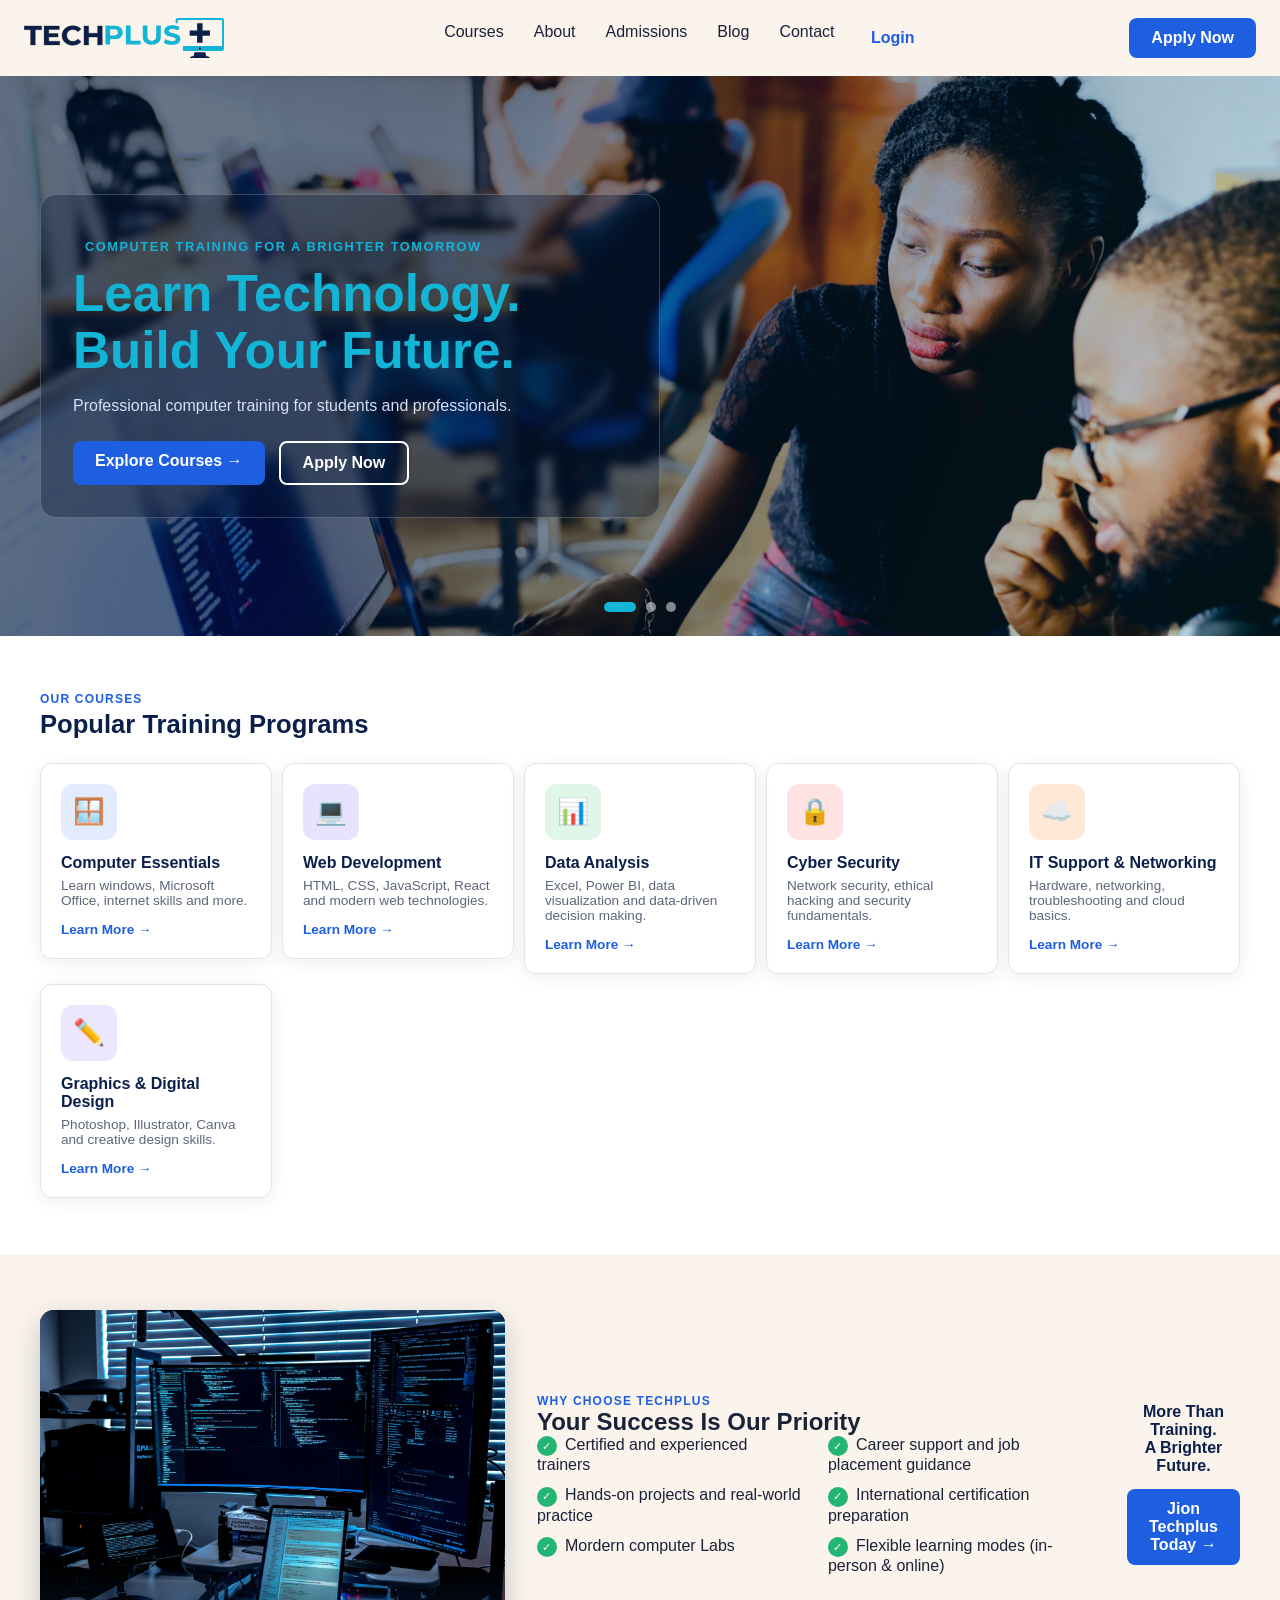
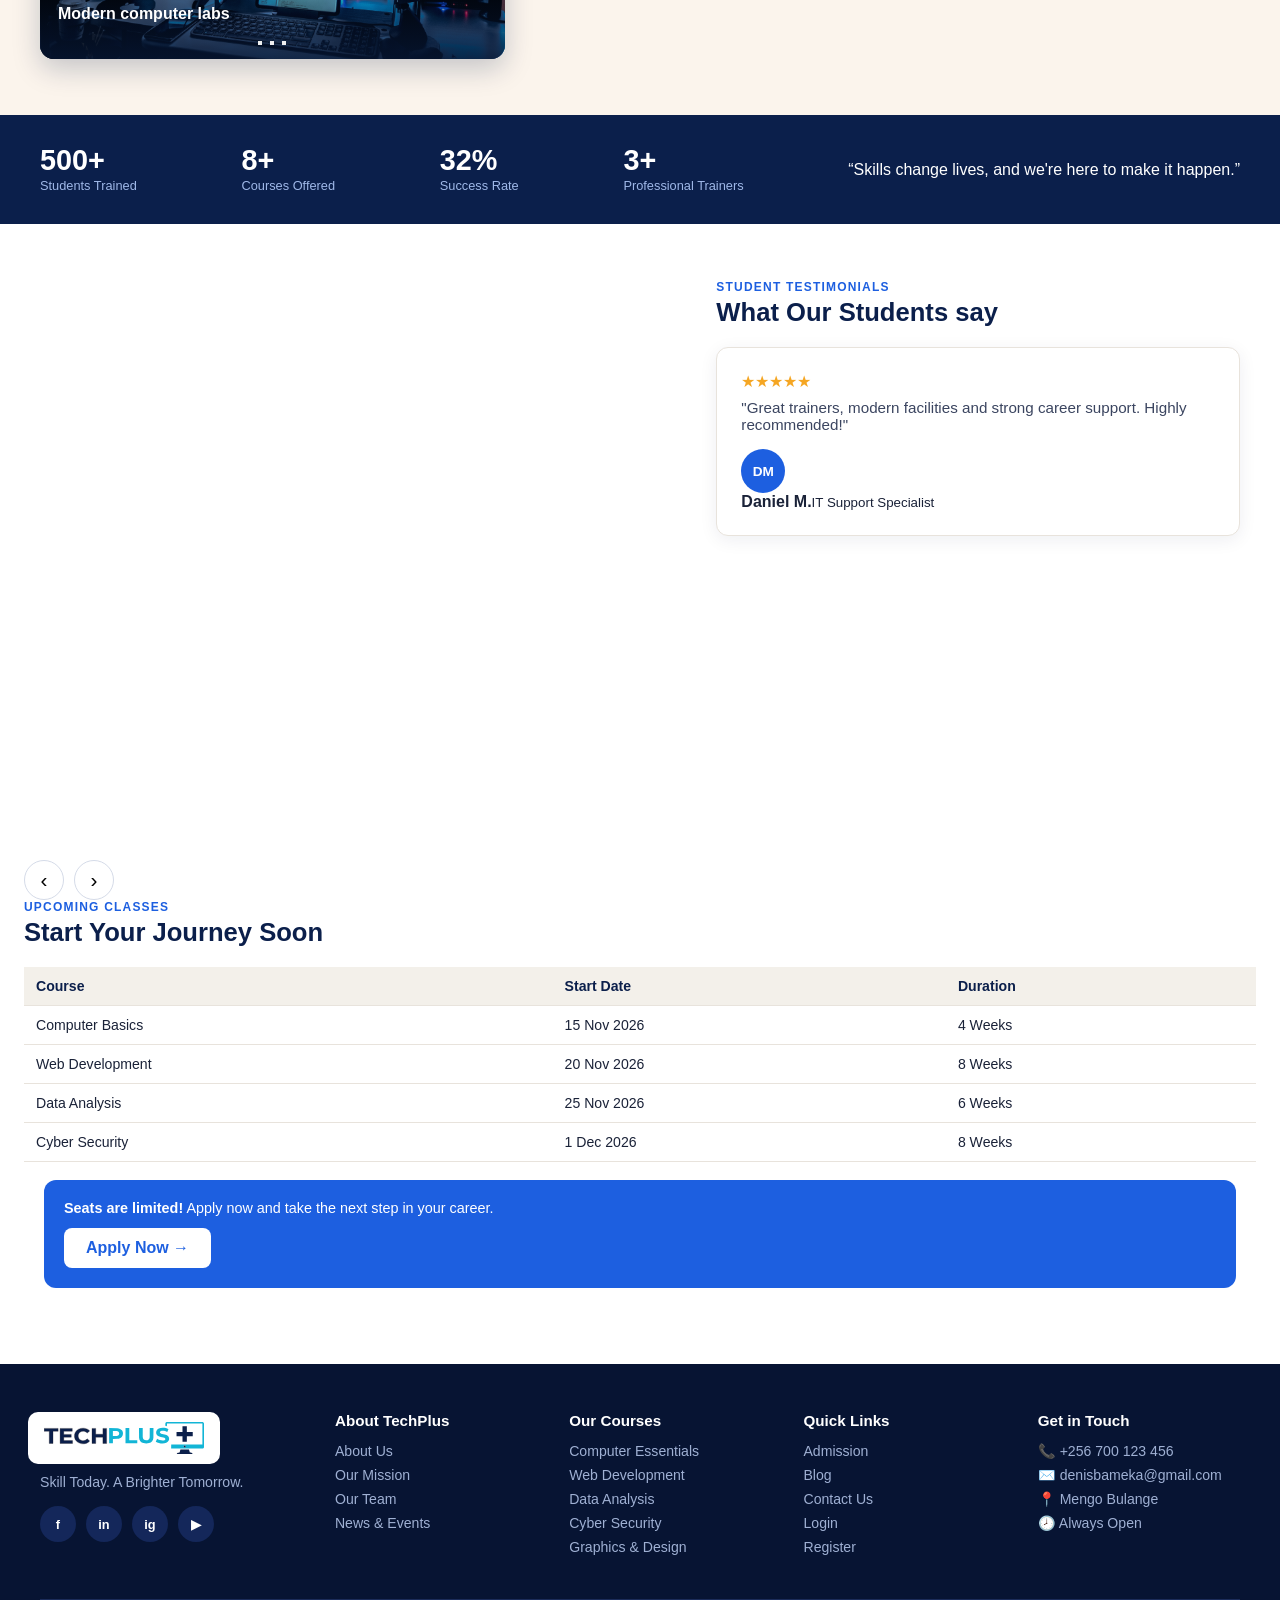
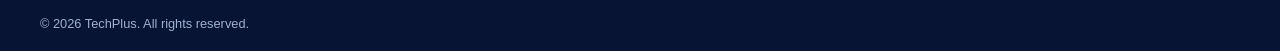
==== index.html @ 72e198ee "First commit: TechPlus" ====
<!DOCTYPE html>
<html lang="en">
<meta charset="UTF-8">
<meta name="viewport" content="width=device-width", initial-scale="1.0">

<head>
    <title>Techplus</title>
    <link rel="stylesheet" href="style.css">
    <link rel="preload" as="image" href="images/hero1.jpg">
</head>

<body>
    <header>
        <a href="index.html" class="logo"><img src="images/logo.svg" alt="TechPlus Institute"></a>

        <nav id="mainNav">
            <a href="courses.html">Courses</a>
            <a href="about.html">About</a>
            <a href="admissions.html">Admissions</a>
            <a href="blog.html">Blog</a>
            <a href="contact.html">Contact</a><a href="login.html">Login</a>
        </nav>

        <a href="apply.html" class="btn">Apply Now</a>
        <button class="menu-btn" id="menuBtn" aria-label="Open menu">&#9776;</button>
    </header>

    <section class="hero">
        <div class="hero-track">
            <div class="hero-slide" style="--img: url('images/hero1.jpg')"></div>
            <div class="hero-slide" style="--img: url('images/hero2.jpg')"></div>
            <div class="hero-slide" style="--img: url('images/hero3.jpg')"></div>
            <div class="hero-slide" style="--img: url('images/hero1.jpg')"></div>
        </div>

        <div class="hero-overlay"></div>

        <div class="wrap hero-grid">
            <div class="hero-text">
                <p class="eyebrow" id="eyebrow">COMPUTER TRAINING FOR A BRIGHTER TOMORROW</p>
                <h1><span id="title1">Learn Technology.</span> <span id="title2">Build Your Futuer.</span></h1>
                <p class="sub" id="sub">Professional computer training for students and professionals.</p>
                <div class="hero-buttons">
                    <a href="courses.html" class="btn">Explore Courses →</a>
                    <a href="apply.html" class="btn btn-outline">Apply Now</a>
                </div>
            </div>
        </div>

        <div class="hero-dots"></div>
    </section>

    <section class="courses">
        <div class="wrap">
            <p class="label">OUR COURSES</p>
            <h2>Popular Training Programs</h2>

            <div class="cards">
                <div class="card">
                    <div class="icon">🪟</div>
                    <h3>Computer Essentials</h3>
                    <p>Learn windows, Microsoft Office, internet skills and more.</p>
                    <a href="courses.html" class="more">Learn More →</a>
                </div>

                <div class="card">
                    <div class="icon">💻</div>
                    <h3>Web Development</h3>
                    <p>HTML, CSS, JavaScript, React and modern web technologies.</p>
                    <a href="courses.html" class="more">Learn More →</a>
                </div>

                <div class="card">
                    <div class="icon">📊</div>
                    <h3>Data Analysis</h3>
                    <p>Excel, Power BI, data visualization and data-driven decision making.</p>
                    <a href="courses.html" class="more">Learn More →</a>
                </div>
                <div class="card">
                    <div class="icon">🔒</div>
                    <h3>Cyber Security</h3>
                    <p>Network security, ethical hacking and security fundamentals.</p>
                    <a href="courses.html" class="more">Learn More →</a>
                </div>

                <div class="card">
                    <div class="icon">☁️</div>
                    <h3>IT Support &amp; Networking</h3>
                    <p>Hardware, networking, troubleshooting and cloud basics.</p>
                    <a href="courses.html" class="more">Learn More →</a>
                </div>

                <div class="card">
                    <div class="icon">✏️</div>
                    <h3>Graphics &amp; Digital Design</h3>
                    <p>Photoshop, Illustrator, Canva and creative design skills.</p>
                    <a href="courses.html" class="more">Learn More →</a>
                </div>
            </div>
        </div>
    </section>

    <section class="why">
        <div class="wrap why-grid">

            <div class="gallery" id="gallery">
                <figure class="g on" style="--img: url('images/institute2.jpg')">
                    <figcaption>Modern computer labs</figcaption>
                </figure>
                <figure class="g" style="--img: url('images/institute1.jpg')">
                    <figcaption>Hands-on training</figcaption>
                </figure>
                <figure class="g" style="--img: url('images/institute1.jpg')">
                    <figcaption>Our expert trainers</figcaption>
                </figure>
                <div class="gallery-dots"></div>
            </div>

            <div class="why-text">
                <p class="label">WHY CHOOSE TECHPLUS</p>
                <h2>Your Success Is Our Priority</h2>
                <ul class="ticks">
                    <li>Certified and experienced trainers</li>
                    <li>Career support and job placement guidance</li>
                    <li>Hands-on projects and real-world practice</li>
                    <li>International certification preparation</li>
                    <li>Mordern computer Labs</li>
                    <li>Flexible learning modes (in-person &amp; online)</li>
                </ul>
            </div>

            <div class="why-join">
                <p>More Than Training. <br>A Brighter Future.</p>
                <a href="apply.html" class="btn">Jion Techplus Today →</a>
            </div>
        </div>
    </section>

    <!-- STATS BAR -->
    <section class="stats">
        <div class="wrap stats-grid">

            <div class="stat">
                <b class="count" data-target="1500" data-suffix="+">1,500+</b>
                <span>Students Trained</span>
            </div>

            <div class="stat">
                <b class="count" data-target="25" data-suffix="+">25+</b>
                <span>Courses Offered</span>
            </div>

            <div class="stat">
                <b class="count" data-target="98" data-suffix="%">98%</b>
                <span>Success Rate</span>
            </div>

            <div class="stat">
                <b class="count" data-target="10" data-suffix="+">10+</b>
                <span>Professional Trainers</span>
            </div>

            <q class="stats-quote">Skills change lives, and we're here to make it happen.</q>
        </div>
    </section>

    <section class="feedback">
        <div class="wrap feedback-grid">

            <div class="reviews">
                <p class="label">STUDENT TESTIMONIALS</p>
                <h2>What Our Students say</h2>

                <div class="review-box">
                    <div class="review on">
                        <div class="stars">★★★★★</div>
                        <p>"Great trainers, modern facilities and strong career support. Highly recommended!"</p>
                        <div class="person"> <span class="avatar">DM</span></div><b>Daniel M.</b><small>IT Support
                            Specialist</small>
                    </div>
                </div>
            </div>

            <div class="review">
                <div class="stars">★★★★★</div>
                <p>"I started with zero computer skills and now i design for clients. Thank you Techplus!"</p>
                <div class="person"><span class="avatar">GN</span></div><b>Grace N.</b><small>Graphic Designer</small>
            </div>
        </div>

        <div class="review">
            <div class="stars">★★★★★</div>
            <p>"Great trainers, modern facilities and strong career support. Highly recommended!"</p>
            <div class="person"><span class="avatar">DM</span>
                <div><b>Daniel M.</b><small>IT Support Specialist</small></div>
            </div>
        </div>

        <div class="review">
            <div class="stars">★★★★★</div>
            <p>"I started with zero computer skills and now I design for clients. Thank you TechPlus!"</p>
            <div class="person"><span class="avatar">GN</span>
                <div><b>Grace N.</b><small>Graphic Designer</small></div>
            </div>
        </div>
        </div>

        <div class="review-controls">
            <button id="prevReview" aria-label="Previous">‹</button>
            <button id="nextReview" aria-label="Next">›</button>
        </div>
        </div>

        <div class="classes">
            <p class="label">UPCOMING CLASSES</p>
            <h2>Start Your Journey Soon</h2>
            <table>
                <tr>
                    <th>Course</th>
                    <th>Start Date</th>
                    <th>Duration</th>
                </tr>
                <tr>
                    <td>Computer Basics</td>
                    <td>15 Nov 2026</td>
                    <td>4 Weeks</td>
                </tr>
                <tr>
                    <td>Web Development</td>
                    <td>20 Nov 2026</td>
                    <td>8 Weeks</td>
                </tr>
                <tr>
                    <td>Data Analysis</td>
                    <td>25 Nov 2026</td>
                    <td>6 Weeks</td>
                </tr>
                <tr>
                    <td>Cyber Security</td>
                    <td>1 Dec 2026</td>
                    <td>8 Weeks</td>
                </tr>
            </table>
            <div class="seats">
                <p><b>Seats are limited!</b> Apply now and take the next step in your career.</p>
                <a href="apply.html" class="btn btn-white">Apply Now →</a>
            </div>
        </div>

        </div>
    </section>

    </main>

    <footer class="footer">
        <div class="wrap footer-grid">

            <div class="footer-brand">
                <a href="index.html" class="logo"><img src="images/logo.svg" alt="TechPlus Institute"></a>
                <p>Skill Today. A Brighter Tomorrow.</p>
                <div class="socials">
                    <a href="#" aria-label="Facebook">f</a>
                    <a href="#" aria-label="LinkedIn">in</a>
                    <a href="#" aria-label="Instagram">ig</a>
                    <a href="#" aria-label="YouTub">▶</a>
                </div>
            </div>

            <div>
                <h4>About TechPlus</h4>
                <ul>
                    <li><a href="about.html">About Us</a></li>
                    <li><a href="about.html">Our Mission</a></li>
                    <li><a href="about.html">Our Team</a></li>
                    <li><a href="blog.html">News &amp; Events</a></li>
                </ul>
            </div>


            <div>
                <h4>Our Courses</h4>
                <ul>
                    <li><a href="courses.html">Computer Essentials</a></li>
                    <li><a href="courses.html">Web Development</a></li>
                    <li><a href="courses.html">Data Analysis</a></li>
                    <li><a href="courses.html">Cyber Security</a></li>
                    <li><a href="courses.html">Graphics &amp; Design</a></li>
                </ul>
            </div>

            <div>
                <h4>Quick Links</h4>
                <ul>
                    <li><a href="admission.html">Admission</a></li>
                    <li><a href="blog.html.html">Blog</a></li>
                    <li><a href="contact.html">Contact Us</a></li>
                    <li><a href="login.html">Login</a></li>
                    <li><a href="register.html">Register</a></li>
                </ul>
            </div>

            <div>
                <h4>Get in Touch</h4>
                <ul>
                    <li>📞 +256 700 123 456</li>
                    <li>✉️ denisbameka@gmail.com</li>
                    <li>📍 Mengo Bulange</li>
                    <li>🕗 Always Open</li>
                </ul>
            </div>

        </div>

        <p class="copyright">© 2026 TechPlus. All rights reserved.</p>
    </footer>
    <script src="menu.js"></script>
    <script src="main.js"></script>
</body>

</html>
---- style.css ----
html, 
body {
  overflow-x: hidden;
}

img {
  max-width: 100%;
}

:root {
  --navy: #0b1f4b;
  --blue: #1d5fe0;
  --cyan: #12b5d6;
  --cream: #fbf4ec;
}

* {
  box-sizing: border-box;
  margin: 0;
  padding: 0;
}

body {
  font-family: Arial, sans-serif;
  color: #1a2238;
  overflow-x: clip;
}

a {
  text-decoration: none;
  color: inherit;
}

nav a:hover {
  color: var(--blue);
}

.btn {
  display: inline-block;
  background: var(--blue);
  color: #fff;
  padding: 11px 22px;
  border-radius: 8px;
  font-weight: bold;
}

header {
  background: var(--cream);
  display: flex;
  align-items: center;
  justify-content: space-between;
  padding: 0 24px;
  height: 76px;
  position: sticky;
}

.logo {
  font-size: 1.7rem;
  font-weight: 800;
  color: var(--navy);
}

nav {
  display: flex;
  gap: 30px;
}

.hero {
  position: relative;
  overflow: hidden;
  min-height: 560px;
  display: flex;
  align-items: center;
  padding: 0 24px;
  background: #061633;
  color: #fff;
}

.eyebrow {
  color: var(--cyan);
  font-size: 0.8rem;
  font-weight: bold;
  letter-spacing: 0.12em;
  margin: 12px;
}

.hero h1 {
  font-size: 3.2rem;
  line-height: 1.1;
}

.hero h1 span {
  display: block;
  color: var(--cyan);
}

.sub {
  margin: 18px 0 26px;
  color: #d6e0f5;
}

.hero-buttons {
  display: flex;
  gap: 14px;
}

.btn-outline {
  background: transparent;
  border: 2px solid #fff;
}

.wrap {
  max-width: 1200px;
  margin: 0 auto;
}

.hero-grid {
  display: grid;
  width: 100%;
  grid-template-columns: 1fr;
  gap: 40px;
  align-items: center;
  position: relative;
  z-index: 2;
}

.hero-track {
  position: absolute;
  inset: 0;
  display: flex;
  transition: transform 0.8s ease opacity 0.4s ease;
}

.hero-slide {
  position: relative;
  flex: 0 0 100%;
  min-width: 100%;
  height: 100%;
  overflow: hidden;
  background: #061633;
}

.hero-slide::before {
  content: "";
  position: absolute;
  inset: 0;
  background-image: var(--img);
  background-size: cover;
  background-position: center 30%;
  transform: scale(1);
  transition: transform 7s ease-out;
}

.hero-slide.active::before {
  transform: scale(1.1);
}

.hero-overlay {
  position: absolute;
  inset: 0;
  background: linear-gradient(
    110deg,
    rgba(6, 22, 51, 0.55) 30%,
    rgba(18, 181, 214, 0.1)
  );
}

.courses {
  padding: 56px 24px;
}

.label {
  color: var(--blue);
  font-size: 0.75rem;
  font-weight: bold;
  letter-spacing: 0.1em;
}

.courses h2 {
  color: var(--navy);
  font-size: 1.6rem;
  margin: 4px 0 24px;
}

.cards {
  display: grid;
  grid-template-columns: repeat(auto-fill, minmax(220px, 1fr));
  gap: 10px;
  align-items: start;
}

.card {
  border: 1px solid #e8e3dc;
  border-radius: 12px;
  padding: 20px;
  box-shadow: 0 4px 18px rgba(11, 31, 75, 0.07);
}

.icon {
  width: 56px;
  height: 56px;
  border-radius: 12px;
  background: #e3ecff;
  display: flex;
  align-items: center;
  justify-content: center;
  font-size: 1.6rem;
  line-height: 1;
  margin-bottom: 14px;
}

.icon {
  transition:
    transform 0.3s ease,
    box-shadow o.3s ease;
}

.card:hover {
  transform: scale(1.3);
  box-shadow: 0 6px 16px rgba(29, 95, 224, 0.25);
}

.card:hover .icon {
  transform: scale(1.3) rotate(-8deg);
}

.card h3 {
  font-size: 1rem;
  color: var(--navy);
}

.card p {
  font-size: 0.85rem;
  color: #5d667a;
  margin: 6px 0 12px;
}

.more {
  font-size: 0.85rem;
  font-weight: bold;
  color: var(--blue);
}

/* glass panela behind the text */
.hero-text {
  max-width: 620px;
  padding: 32px;
  border-radius: 16px;
  background: rgba(6, 22, 51, 0.35);
  backdrop-filter: blur(4px);
  border: 1px solid rgba(255, 255, 255, 0.2);
}

/* text rises in, one line after another */

.hero-text.animate > * {
  animation: rise 0.8s ease both;
}

hero-text.animate > :nth-child(1) {
  animation: 0.2s;
}
hero-text.animate > :nth-child(2) {
  animation: 0.4s;
}
hero-text.animate > :nth-child(3) {
  animation: 0.6s;
}
hero-text.animate > :nth-child(4) {
  animation: 0.8s;
}

/* 
@keyframes rise {
  from {
    opacity: 0;
    transform: translateY(30px);
  }
  to {
    opacity: 1;
    transform: translateY(0);
  }
}

 slow zoom on the picture that is showing 
.hero-slide.active {
  animation: zoom 7s ease-out forwards;
}

@keyframes zoom {
  from {
    transform: scale(1);
  }
  to {
    transform: scale(1.1);
  }
}
 */

/* dot */

.hero-dots {
  position: absolute;
  bottom: 24px;
  left: 50%;
  transform: translate(-50%);
  display: flex;
  gap: 10px;
  z-index: 3;
}

.hero-dots button {
  width: 10px;
  height: 10px;
  border: 0;
  border-radius: 5px;
  background: rgba(255, 255, 255, 0.5);
  cursor: pointer;
  transition: 0.3s;
}

.hero-dots button.on {
  width: 32px;
  background: var(--cyan);
}

.hero-dots {
  position: absolute;
  bottom: 24px;
  left: 50%;
  transform: translateX(-50%);
  display: flex;
  gap: 10px;
  z-index: 3;
}

.hero-dots button {
  width: 10px;
  height: 10px;
  border: 0;
  border-radius: 5px;
  background: rgba(255, 255, 255, 0.5);
  cursor: pointer;
  transition: 0.3s;
}

.hero-text.fade > * {
  opacity: 0;
  transition: opacity 0.3s ease;
}

.card:nth-child(2) .icon {
  background: #e9e2ff;
}
.card:nth-child(3) .icon {
  background: #dff6e8;
}
.card:nth-child(4) .icon {
  background: #ffe2e2;
}
.card:nth-child(5) .icon {
  background: #ffe9d6;
}
.card:nth-child(6) .icon {
  background: #ece6ff;
}

.card {
  transition:
    transform 0.2s,
    box-shadow 0.2s;
}

.card:hover {
  transform: translateY(-4px);
  box-shadow: 0 10px 26px rgba(11, 31, 75, 0.14);
}

.why {
  background: var(--cream);
  padding: 56px 24px;
}

.why-grid {
  display: grid;
  grid-template-columns: 1fr 1.2fr 0.2fr;
  gap: 32px;
  align-items: center;
}

.wht-text h2 {
  color: var(--navy);
  font-size: 1.6rem;
  margin: 4px 0 20px;
}

.ticks {
  list-style: none;
  display: grid;
  grid-template-columns: 1fr 1fr;
  gap: 12px 24px;
  font-size: 0, 9rem;
}

.ticks li::before {
  content: "✓";
  display: inline-flex;
  align-items: center;
  justify-content: center;
  width: 20px;
  height: 20px;
  border-radius: 50%;
  background: #22b573;
  color: #fff;
  font-size: 0.7rem;
  margin-right: 8px;
}

.why-join {
  text-align: center;
}

.why-join p {
  font-weight: bold;
  color: var(--navy);
  margin-bottom: 14px;
}

/* slideshow */
.gallery {
  position: relative;
  overflow: hidden;
  aspect-ratio: 4 / 3;
  border-radius: 14px;
  background: #0b1f4b;
  box-shadow: 0 10px 28px rgba(11, 31, 75, 0.22);
}

.g {
  position: absolute;
  inset: 0;
  margin: 0;
  opacity: 0;
  transition: opacity 1s ease;
  background:
    var(--img) center / cover,
    linear-gradient(135deg, #2a3a5c, #0e2a5e);
}

.g.on {
  opacity: 1;
}

.g figcaption {
  position: absolute;
  left: 0;
  right: 0;
  bottom: 0;
  padding: 40px 18px 36px;
  color: #fff;
  font-weight: bold;
  background: linear-gradient(transparent, rgba(6, 22, 51, 0.85));
}

.gallery-dots {
  position: absolute;
  bottom: 14px;
  left: 50%;
  transform: translateX(-50%);
  display: flex;
  gap: 8px;
  z-index: 2;
}

.stats {
  background: var(--navy);
  color: #fff;
  padding: 30px 24px;
}

.stats-grid {
  display: flex;
  justify-content: space-between;
  align-items: center;
  flex-wrap: wrap;
  gap: 24px;
}

.stats b {
  display: block;
  font-size: 1.8rem;
  line-height: 1.1;
}

.stat span {
  font-size: 0.8rem;
  color: #9fb8e8;
}

.stats-quot {
  max-width: 240px;
  font-style: italic;
  font-size: 0.85rem;
  column-rule: #9fb8e8;
  quotes: none;
}

.stats-grid {
  display: flex;
  justify-content: space-between;
  align-items: center;
  flex-wrap: wrap;
  gap: 24px;
}

.feedback {
  padding: 56px 24px;
}

.feedback-grid {
  display: grid;
  grid-template-columns: 1.2fr 1fr;
  gap: 48px;
  align-items: start;
}

.feedback h2 {
  color: var(--navy);
  font-size: 1.6rem;
  margin: 4px 0 20px;
}

/* reviews */
.review-box {
  display: grid;
}

.review {
  grid-area: 1 / 1;
  padding: 24px;
  border: 1px solid #e8e3dc;
  border-radius: 12px;
  background: #fff;
  box-shadow: 0 4px 18px rgba(11, 31, 75, 0.07);
  opacity: 0;
  visibility: hidden;
  transform: translateX(30px);
  transition:
    opacity 0.6s,
    transform 0.6s,
    visibility 0.6s;
}

.review.on {
  opacity: 1;
  visibility: visible;
  transform: none;
}

.stars {
  color: #f5a623;
  margin-bottom: 8px;
}

.review p {
  font-size: 0.95rem;
  color: #3b4560;
}

.person {
  display: flex;
  align-items: center;
  gap: 12px;
  margin-top: 16px;
}

.person b {
  display: block;
  font-size: 0.9rem;
}

.person small {
  display: block;
  color: #5d667a;
}

.avatar {
  width: 44px;
  height: 44px;
  border-radius: 50%;
  background: var(--blue);
  color: #fff;
  display: flex;
  align-items: center;
  justify-content: center;
  font-weight: bold;
  font-size: 0.85rem;
}

.review-controls {
  display: flex;
  gap: 10px;
  margin-top: 16px;
}

.review-controls button {
  width: 40px;
  height: 40px;
  border-radius: 50%;
  border: 1px solid #d5dbe8;
  background: #fff;
  font-size: 1.3rem;
  cursor: pointer;
  transition: 0.2s;
}

.review-controls button:hover {
  background: var(--blue);
  color: #fff;
}

/* classes table */
.classes table {
  width: 100%;
  border-collapse: collapse;
  font-size: 0.88rem;
}

.classes th,
.classes td {
  text-align: left;
  padding: 11px 12px;
  border-bottom: 1px solid #e8e3dc;
}

.classes th {
  background-color: #f3f0ea;
  color: var(--navy);
}

.seats {
  background: var(--blue);
  color: #fff;
  border-radius: 12px;
  padding: 20px;
  margin: 20px;
  margin-top: 18px;
}

.seats p {
  margin-bottom: 12px;
  font-size: 0.9rem;
}

.btn-white {
  background: #fff;
  color: var(--blue);
}

@media (max-width: 900px) {
  .feedback-grid {
    grid-template-columns: 1fr;
  }
}

.footer {
  background: #071433;
  color: #9fb0d3;
  padding: 48px 24px 20px;
  font-size: 0.88rem;
}

.footer-grid {
  display: grid;
  grid-template-columns: 1.3fr repeat(4, 1fr);
  gap: 32px;
}

.footer .logo {
  color: #fff;
}

.footer-brand p {
  margin: 10px 0 16px;
}

.footer h4 {
  color: #fff;
  font-size: 0.95rem;
  margin-bottom: 14px;
}

.footer ul {
  list-style: none;
}

.footer li {
  margin-bottom: 8px;
}

.footer a {
  transition: color 0.2s;
}

.footer li a:hover {
  color: #fff;
}

.socials {
  display: flex;
  gap: 10px;
}
.socials a {
  width: 36px;
  height: 36px;
  border-radius: 50%;
  background: #14275a;
  color: #fff;
  display: flex;
  align-items: center;
  justify-content: center;
  font-weight: bold;
  font-size: 0.8rem;
  transition:
    background 0.2s,
    transform 0.2s;
}

.socials a:hover {
  background: var(--blue);
  transform: translateY(-3px);
}

.copyright {
  max-width: 1200px;
  margin: 36px auto 0;
  padding-top: 16px;
  border-top: 1px solid #1b2c5a;
  font-size: 0.8rem;
}

@media (max-width: 900px) {
  .footer-grid {
    grid-template-columns: 1fr 1fr;
  }
}

@media (max-width: 500px) {
  .footer-grid {
    grid-template-columns: 1fr;
  }
}

/* mainNav */
header {
  position: sticky;
  top: 0;
  z-index: 10;
}

.menu-btn {
  display: none;
  width: 44px;
  height: 44px;
  border: 1px solid #e3d9cc;
  border-radius: 8px;
  background: #fff;
  color: var(--navy);
  font-size: 1.4rem;
  cursor: pointer;
}

@media (max-width: 900px) {
  .menu-btn {
    display: block;
  }

  header .btn {
    margin-left: auto;
    margin-right: 12px;
  }

  nav {
    display: flex;
    gap: 30px;
  }

  nav {
    display: none;
    position: absolute;
    top: 76px;
    left: 0;
    right: 0;
    flex-direction: column;
    gap: 0;
    padding: 8px 24px 16px;
    background: var(--cream);
    box-shadow: 0 12px 24px rgba(11 31, 75, 0.15);
  }

  nav.open {
    display: flex;
  }

  nav a {
    padding: 14px 0;
    border-bottom: 1px solid #eadfd2;
  }
}

  @media (max-width: 420px) {
    header .btn {
      padding: 9px 14px;
      font-size: 0.8rem;
    }
  }

  /* courses.html styling */
  .page-hero {
    background: linear-gradient(110deg, #061633 35%, #134089);
    color: #fff;
    padding: 56px 24px 40px;
  }

  .page-hero h1 {
    font-size: 2.4rem;
  }

  .page-hero p {
    color: #d6e0f5;
  }

  .crumbs {
    margin-top: 14px;
    font-size: 0.8rem;
    color: var(--cyan) !important;
  }

  .section {
    padding: 48px 24px;
  }

  .courses-layout {
    display: grid;
    grid-template-columns: 230px 1fr;
    gap: 28px;
    align-items: start;
  }

  .coirses-layout > div {
    min-width: 0;
  }

  .courses-layout aside h3 {
    color: var(--navy);
    margin-bottom: 12px;
  }

  #cats {
    list-style: none;
  }

  #cats a {
    display: block;
    padding: 10px 14px;
    border-radius: 8px;
    font-size: 0.9rem;
    cursor: pointer;
  }

  #cats a:hover {
    background: #eef3ff;
  }

  #cats a.on {
    background: var(--blue);
    color: #fff;
  }

  #search {
    width: 100%;
    padding: 12px 16px;
    border: 1px solid #e8e3dc;
    border-radius: 8px;
    font-size: 0.95rem;
    margin-bottom: 20px;
  }

  #search:focus {
    outline: 2px solid var(--blue);
    border-color: transparent;
  }

  .cta-box {
    background: linear-gradient(135deg, #eaf1ff, #f7fbff);
    border: 1px solid #d7e4ff;
    border-radius: 12px;
    padding: 32px;
    text-align: center;
  }

  .cta-box h3 {
    color: var(--navy);
    margin-bottom: 6px;
  }

  .cta-box p {
    color: #5d667a;
    margin-bottom: 16px;
  }

  @media (max-width: 900px) {
    .courses-layout {
      grid-template-columns: 1fr;
    }
  }

  .story {
    display: grid;
    grid-template-columns: 1fr 1fr;
    gap: 40px;
    align-items: center;
  }

  .story h2,
  .values-section h2,
  .team + h2 {
    color: var(--navy);
  }

  .section h2 {
    color: var(--navy);
    font-size: 1.6rem;
    margin: 4px 0 18px;
  }

  .lead {
    color: #5d667a;
    margin-bottom: 20px;
  }

  .story-img {
    min-height: 200px;
    border-radius: 14px;
    overflow: hidden;
    background: linear-gradient(135deg, #1c4c9c, #0b1f4b);
    box-shadow: 0 10px 28px rgba(11, 31, 75, 0.2);
  }

  .story-img img {
    width: 100%;
    height: 100%;
    min-height: 200px;
    object-fit: cover;
    display: block;
  }

  .values-section {
    background: var(--cream);
  }

  .team {
    display: grid;
    grid-template-columns: repeat(auto-fit, minmax(200px, 1fr));
    gap: 20px;
  }

  .member {
    border: 1px solid #e8e3dc;
    border-radius: 12px;
    padding: 14px;
    text-align: center;
    box-shadow: 0 4px 18px rgba(11, 31, 75, 0.07);
    transition: transform 0.2s;
  }

  .member:hover {
    transform: translateY(-4px);
  }

  .member img {
    display: block;
    width: 100%;
    aspect-ratio: 1 / 1;
    object-fit: cover;
    border-radius: 10px;
    background: linear-gradient(135deg, #2a3a5c, #0e2a5e);
    color: transparent;
    font-size: 0;
  }

  .member img {
    width: 100%;
    aspect-ratio: 1 / 1;
    object-fit: cover;
    border-radius: 10px;
    background: linear-gradient(135deg, #2a3a5c, #0e2a5e);
  }

  .member h3 {
    margin-top: 12px;
    color: var(--navy);
  }

  .member p {
    color: #5d667a;
    font-size: 0.9rem;
  }

  @media (max-width: 900px) {
    .story {
      grid-template-columns: 1fr;
    }
  }

  nav a[href="login.html"] {
    pad: 6px 16px;
    /* border: 2px solid var(--blue); */
    border-radius: 8px;
    color: var(--blue);
    font-weight: bold;
    padding: 0.4rem;
  }
 
  nav a[href="login.html"]:hover {
    background: var(--blue);
    color: #fff;
    transition: 0.5s;
  }

  .logo {
  display: flex;
  align-items: center;
}

.logo img {
  display: block;
  height: 40px;
  width: auto;
  max-width: 100%;
}

/* footer: the navy "TECH" would vanish on the navy background, so use a white plate */
.footer .logo {
  display: inline-flex;
  padding: 10px 16px;
  background: #fff;
  border-radius: 10px;
}

.footer .logo img {
  height: 32px;
}

@media (max-width: 500px) {
  .logo img {
    height: 30px;
  }
}

.logo {
  position: relative;
  overflow: hidden;
  padding: 8px 12px;
  margin-left: -12px;
  border-radius: 10px;
}

.logo img {
  transition: transform 0.35s cubic-bezier(0.2, 0.8, 0.2, 1), filter 0.35s ease;
}

.logo:hover img {
  transform: scale(1.06);
  filter: drop-shadow(0 3px 6px rgba(18, 181, 214, 0.5));
}

.logo:active img {
  transform: scale(0.97);
}

.logo::after {
  content: "";
  position: absolute;
  top: 0;
  left: -60%;
  width: 40%;
  height: 100%;
  background: linear-gradient(100deg, transparent, rgba(255, 255, 255 0.8), transparent);
  transform: skewX(-20deg);
  pointer-events: none;
}

.logo:hover::after {
  animation: logo-shine 0.7s ease;
}

@keyframes logo-shine {
  to {
    left: 130%;
  }
}

@media (prefers-reduced-motion: reduce ) {
  .logo img,
  .logo:hover::after {
    transition: none;
    animation: none;
  }
}
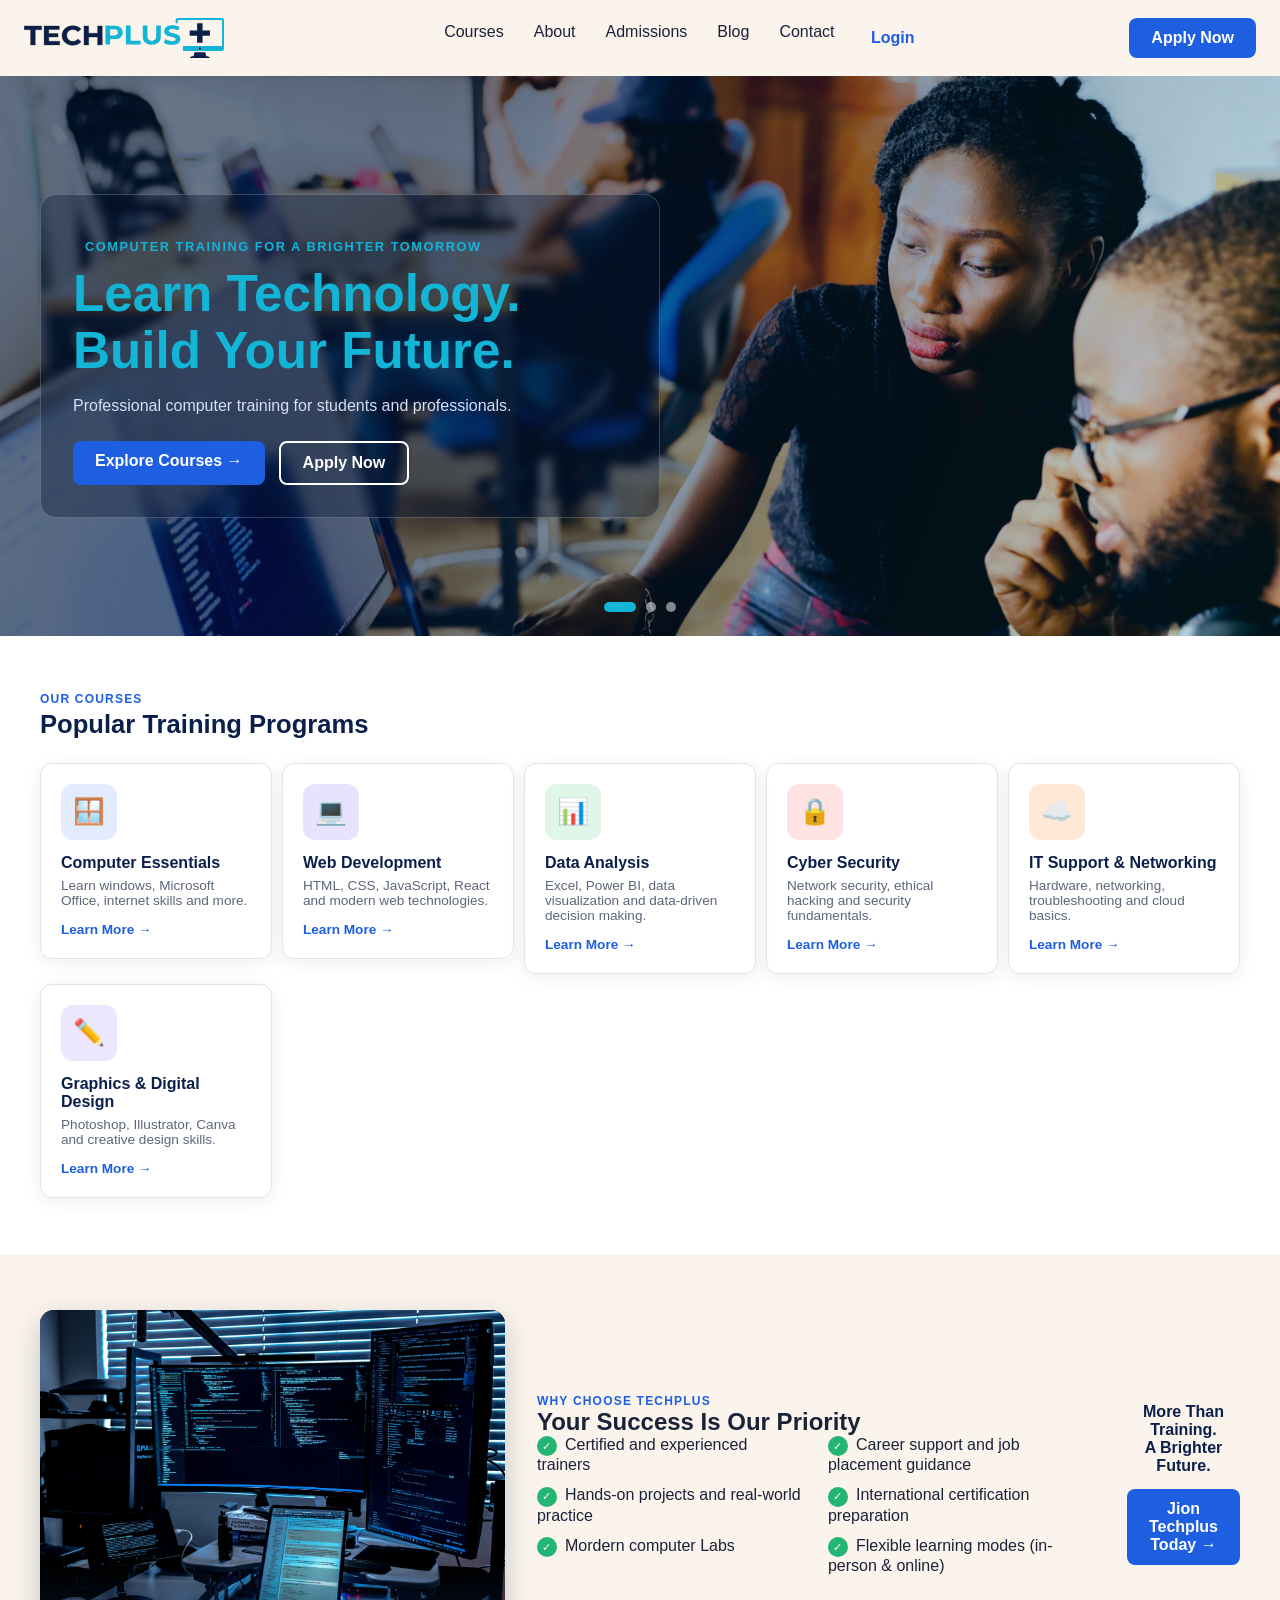
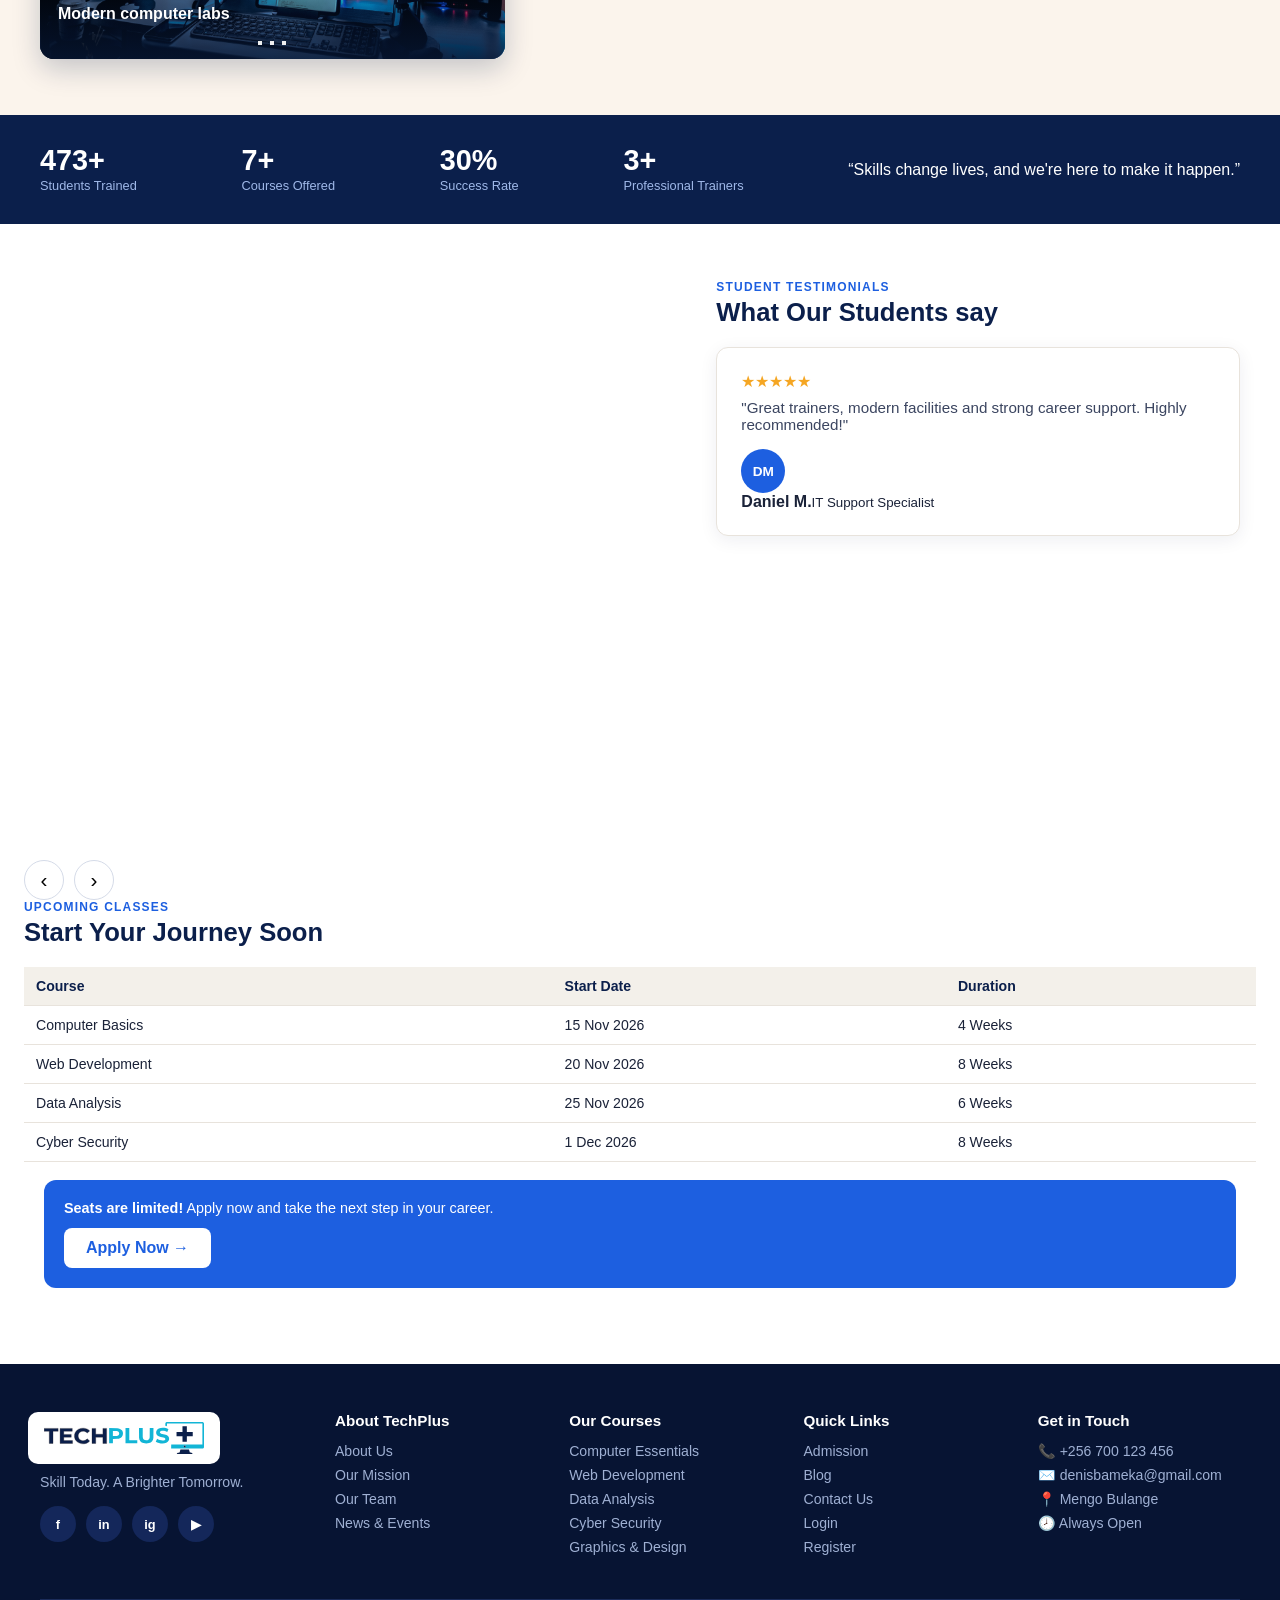
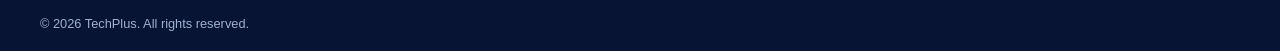
==== commit 3235aadb: "fixing the links in the footer" ====
--- a/index.html
+++ b/index.html
@@ -292,7 +292,7 @@
                 <h4>Quick Links</h4>
                 <ul>
                     <li><a href="admission.html">Admission</a></li>
-                    <li><a href="blog.html.html">Blog</a></li>
+                    <li><a href="blog.html">Blog</a></li>
                     <li><a href="contact.html">Contact Us</a></li>
                     <li><a href="login.html">Login</a></li>
                     <li><a href="register.html">Register</a></li>
--- a/style.css
+++ b/style.css
@@ -1107,4 +1107,58 @@
     transition: none;
     animation: none;
   }
+}
+
+/* home page testimonails fix */
+
+.review-box {
+  position: relative;
+  display: grid;
+}
+
+.review {
+  position: static;
+  grid-area: 1 / 1;
+  opacity: 0;
+  visibility: hidden;
+  transform: translateX(30px);
+  transition: opacity 0.6s, transform 0.6s, visibility 0.6s;
+}
+
+.review.on {
+  opacity: 1;
+  visibility: visible;
+  transform: none;
+}
+
+@media (max-width: 500px) {
+  .why-grid {
+    grid-template-columns: 1fr;
+    gap: 28px;
+  }
+
+  .gallery {
+    width: 100%;
+    aspect-ratio: 4 / 3;
+  }
+
+  .ticks {
+    grid-template-columns: 1fr;
+  }
+
+  .feedback-grid {
+    grid-template-columns: 1fr;
+    gap: 36px;
+  }
+
+  .stats-grid {
+    display: grid;
+    grid-template-columns: 1fr 1fr;
+    gap: 24px;
+  }
+
+  .stats-quot {
+    grid-column: 1 / -1;
+    max-width: none;
+  }
 }
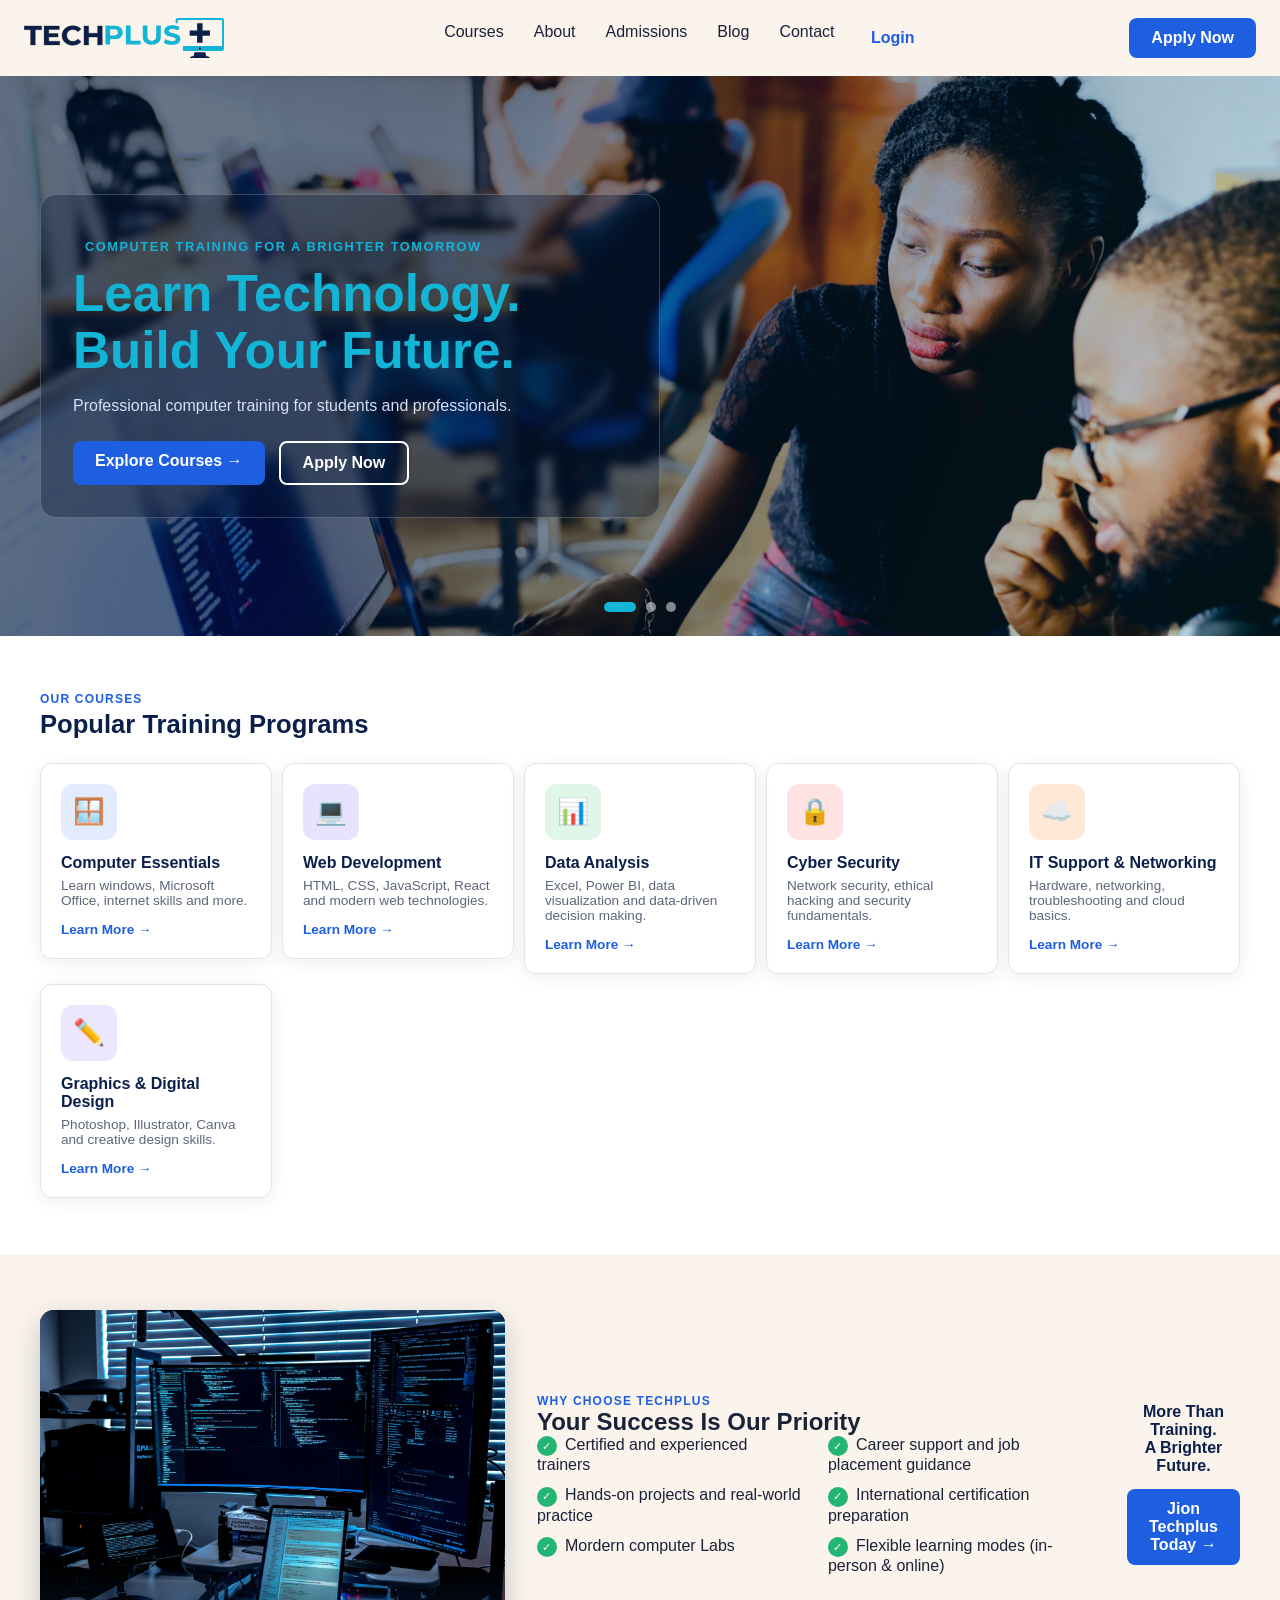
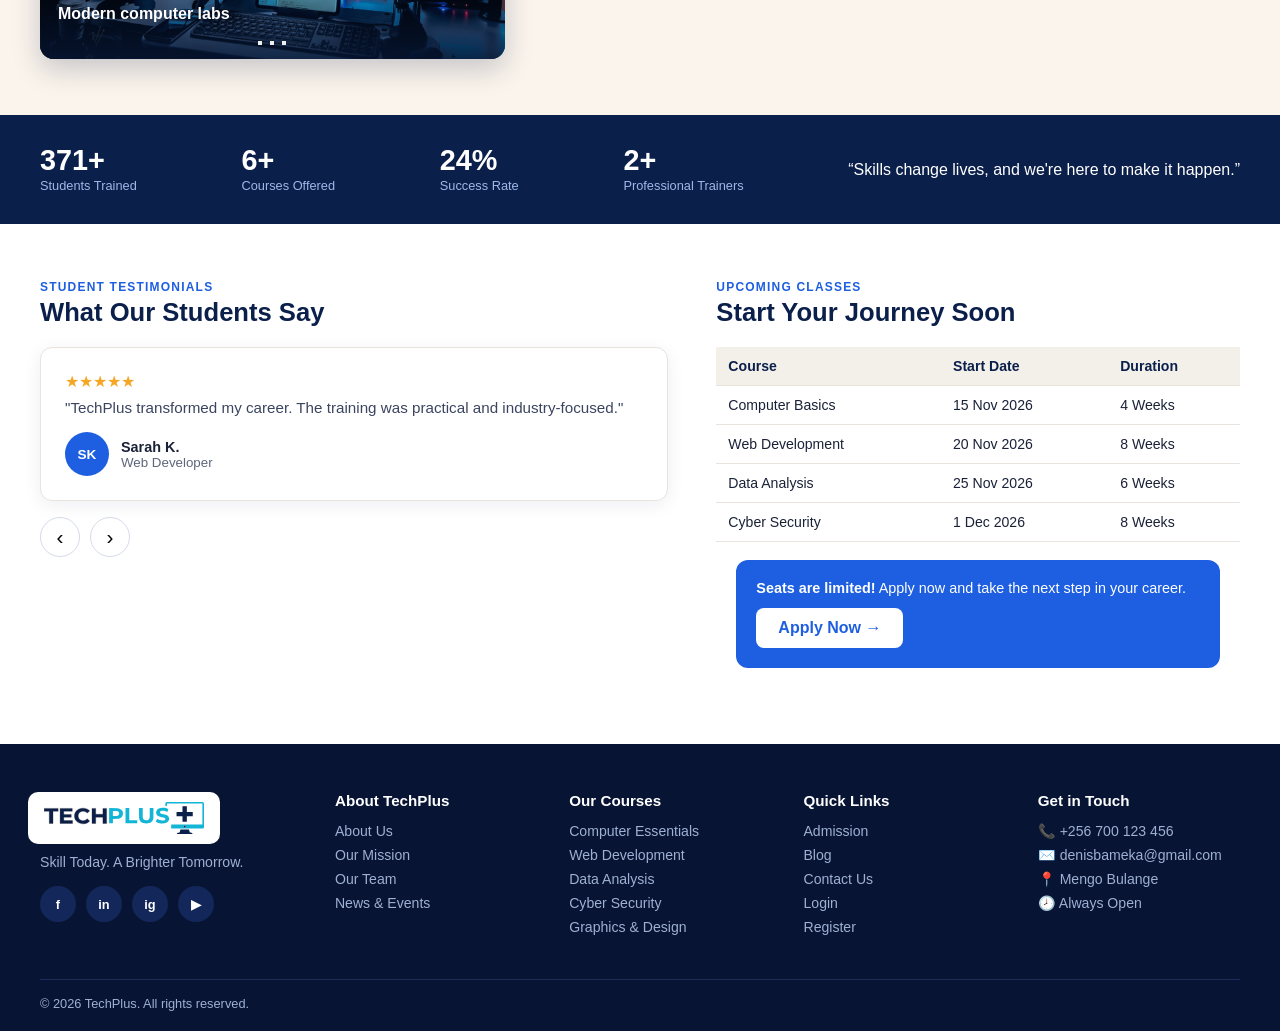
==== commit e43d4612: "media query fixes" ====
--- a/index.html
+++ b/index.html
@@ -164,91 +164,68 @@
         </div>
     </section>
 
-    <section class="feedback">
-        <div class="wrap feedback-grid">
-
-            <div class="reviews">
-                <p class="label">STUDENT TESTIMONIALS</p>
-                <h2>What Our Students say</h2>
-
-                <div class="review-box">
-                    <div class="review on">
-                        <div class="stars">★★★★★</div>
-                        <p>"Great trainers, modern facilities and strong career support. Highly recommended!"</p>
-                        <div class="person"> <span class="avatar">DM</span></div><b>Daniel M.</b><small>IT Support
-                            Specialist</small>
-                    </div>
-                </div>
-            </div>
-
-            <div class="review">
-                <div class="stars">★★★★★</div>
-                <p>"I started with zero computer skills and now i design for clients. Thank you Techplus!"</p>
-                <div class="person"><span class="avatar">GN</span></div><b>Grace N.</b><small>Graphic Designer</small>
-            </div>
+   <section class="feedback">
+  <div class="wrap feedback-grid">
+
+    <div class="reviews">
+      <p class="label">STUDENT TESTIMONIALS</p>
+      <h2>What Our Students Say</h2>
+
+      <div class="review-box">
+
+        <div class="review on">
+          <div class="stars">★★★★★</div>
+          <p>"TechPlus transformed my career. The training was practical and industry-focused."</p>
+          <div class="person">
+            <span class="avatar">SK</span>
+            <div><b>Sarah K.</b><small>Web Developer</small></div>
+          </div>
         </div>
 
         <div class="review">
-            <div class="stars">★★★★★</div>
-            <p>"Great trainers, modern facilities and strong career support. Highly recommended!"</p>
-            <div class="person"><span class="avatar">DM</span>
-                <div><b>Daniel M.</b><small>IT Support Specialist</small></div>
-            </div>
+          <div class="stars">★★★★★</div>
+          <p>"Great trainers, modern facilities and strong career support. Highly recommended!"</p>
+          <div class="person">
+            <span class="avatar">DM</span>
+            <div><b>Daniel M.</b><small>IT Support Specialist</small></div>
+          </div>
         </div>
 
         <div class="review">
-            <div class="stars">★★★★★</div>
-            <p>"I started with zero computer skills and now I design for clients. Thank you TechPlus!"</p>
-            <div class="person"><span class="avatar">GN</span>
-                <div><b>Grace N.</b><small>Graphic Designer</small></div>
-            </div>
-        </div>
-        </div>
-
-        <div class="review-controls">
-            <button id="prevReview" aria-label="Previous">‹</button>
-            <button id="nextReview" aria-label="Next">›</button>
-        </div>
-        </div>
-
-        <div class="classes">
-            <p class="label">UPCOMING CLASSES</p>
-            <h2>Start Your Journey Soon</h2>
-            <table>
-                <tr>
-                    <th>Course</th>
-                    <th>Start Date</th>
-                    <th>Duration</th>
-                </tr>
-                <tr>
-                    <td>Computer Basics</td>
-                    <td>15 Nov 2026</td>
-                    <td>4 Weeks</td>
-                </tr>
-                <tr>
-                    <td>Web Development</td>
-                    <td>20 Nov 2026</td>
-                    <td>8 Weeks</td>
-                </tr>
-                <tr>
-                    <td>Data Analysis</td>
-                    <td>25 Nov 2026</td>
-                    <td>6 Weeks</td>
-                </tr>
-                <tr>
-                    <td>Cyber Security</td>
-                    <td>1 Dec 2026</td>
-                    <td>8 Weeks</td>
-                </tr>
-            </table>
-            <div class="seats">
-                <p><b>Seats are limited!</b> Apply now and take the next step in your career.</p>
-                <a href="apply.html" class="btn btn-white">Apply Now →</a>
-            </div>
-        </div>
-
-        </div>
-    </section>
+          <div class="stars">★★★★★</div>
+          <p>"I started with zero computer skills and now I design for clients. Thank you TechPlus!"</p>
+          <div class="person">
+            <span class="avatar">GN</span>
+            <div><b>Grace N.</b><small>Graphic Designer</small></div>
+          </div>
+        </div>
+
+      </div>
+
+      <div class="review-controls">
+        <button id="prevReview" aria-label="Previous">‹</button>
+        <button id="nextReview" aria-label="Next">›</button>
+      </div>
+    </div>
+
+    <div class="classes">
+      <p class="label">UPCOMING CLASSES</p>
+      <h2>Start Your Journey Soon</h2>
+      <table>
+        <tr><th>Course</th><th>Start Date</th><th>Duration</th></tr>
+        <tr><td>Computer Basics</td><td>15 Nov 2026</td><td>4 Weeks</td></tr>
+        <tr><td>Web Development</td><td>20 Nov 2026</td><td>8 Weeks</td></tr>
+        <tr><td>Data Analysis</td><td>25 Nov 2026</td><td>6 Weeks</td></tr>
+        <tr><td>Cyber Security</td><td>1 Dec 2026</td><td>8 Weeks</td></tr>
+      </table>
+      <div class="seats">
+        <p><b>Seats are limited!</b> Apply now and take the next step in your career.</p>
+        <a href="apply.html" class="btn btn-white">Apply Now →</a>
+      </div>
+    </div>
+
+  </div>
+</section>
 
     </main>
 
--- a/style.css
+++ b/style.css
@@ -42,6 +42,12 @@
   padding: 11px 22px;
   border-radius: 8px;
   font-weight: bold;
+}
+
+.btn:hover {
+  color: var(--blue);
+  background: var(--navy);
+  transition: color 0.2s ;
 }
 
 header {
@@ -739,6 +745,7 @@
   font-size: 0.8rem;
 }
 
+
 @media (max-width: 900px) {
   .footer-grid {
     grid-template-columns: 1fr 1fr;
@@ -1121,8 +1128,6 @@
   grid-area: 1 / 1;
   opacity: 0;
   visibility: hidden;
-  transform: translateX(30px);
-  transition: opacity 0.6s, transform 0.6s, visibility 0.6s;
 }
 
 .review.on {
@@ -1131,7 +1136,7 @@
   transform: none;
 }
 
-@media (max-width: 500px) {
+@media (max-width: 900px) {
   .why-grid {
     grid-template-columns: 1fr;
     gap: 28px;
